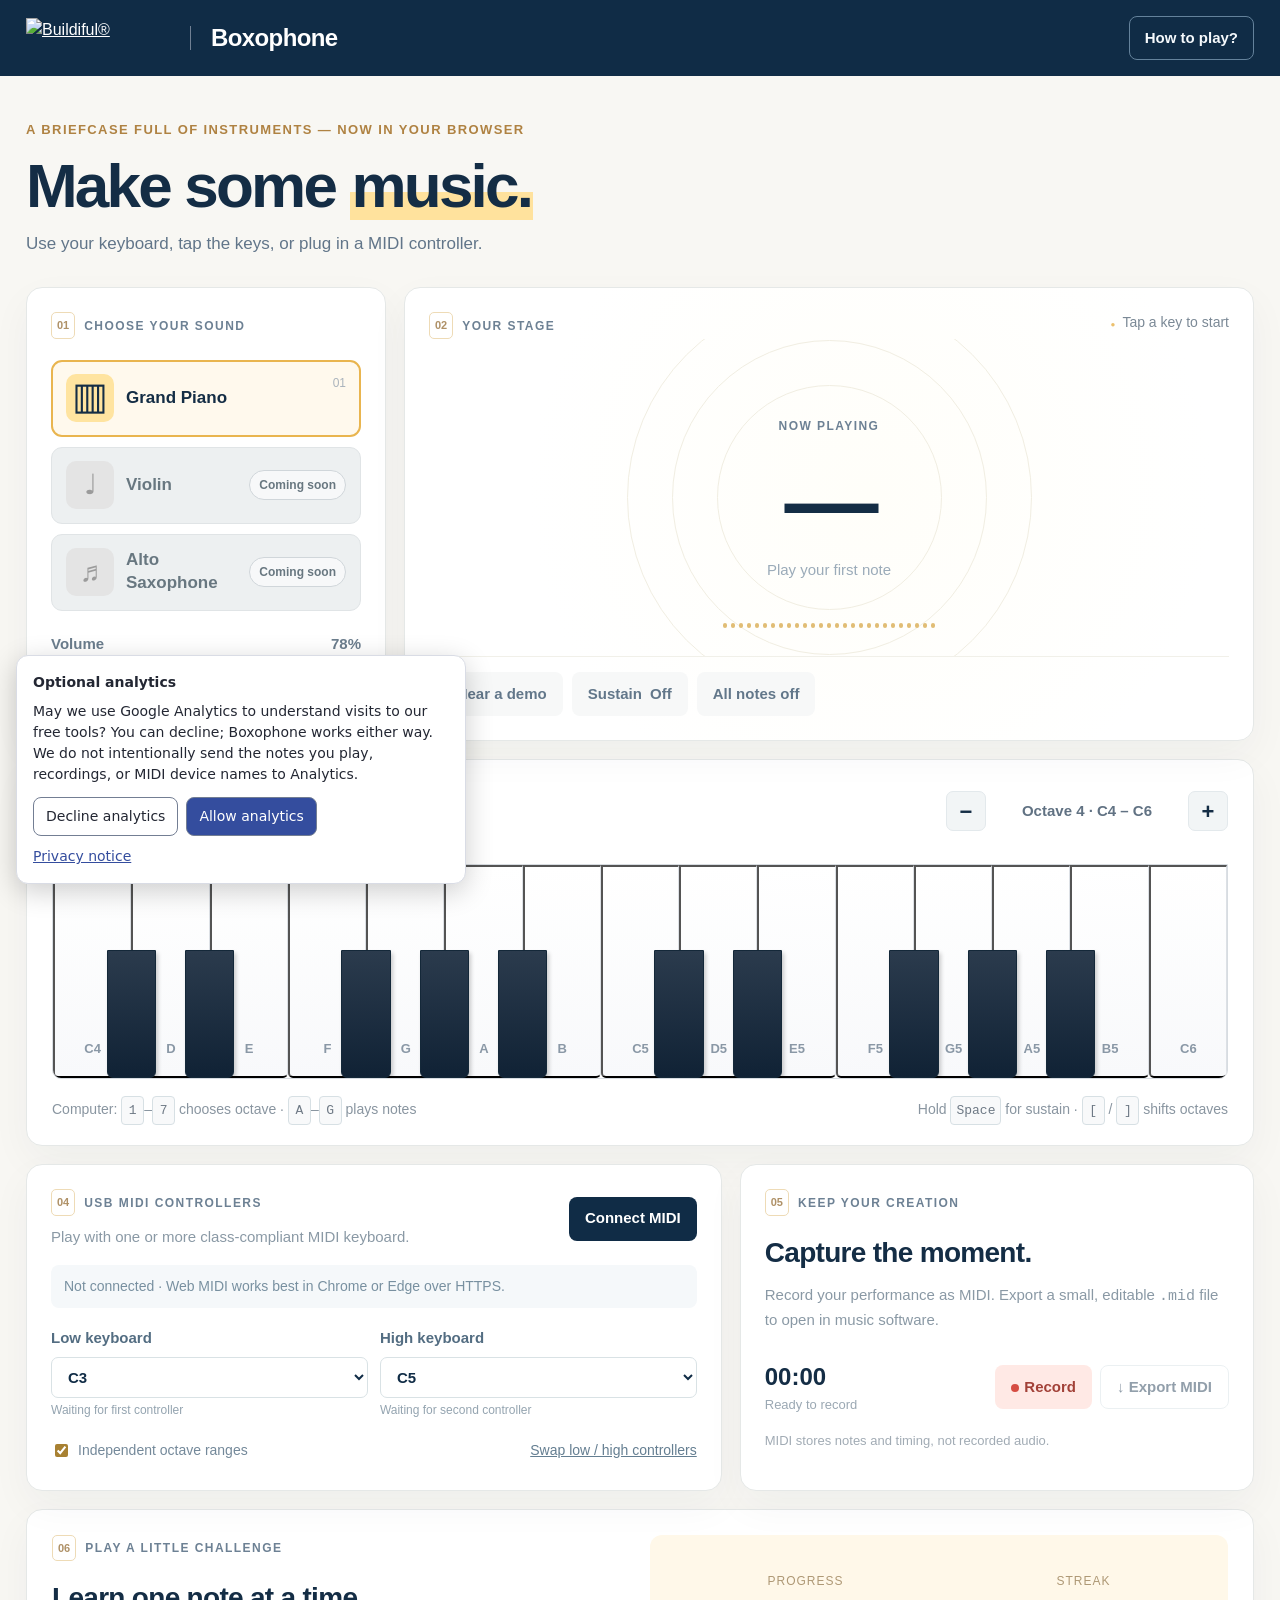
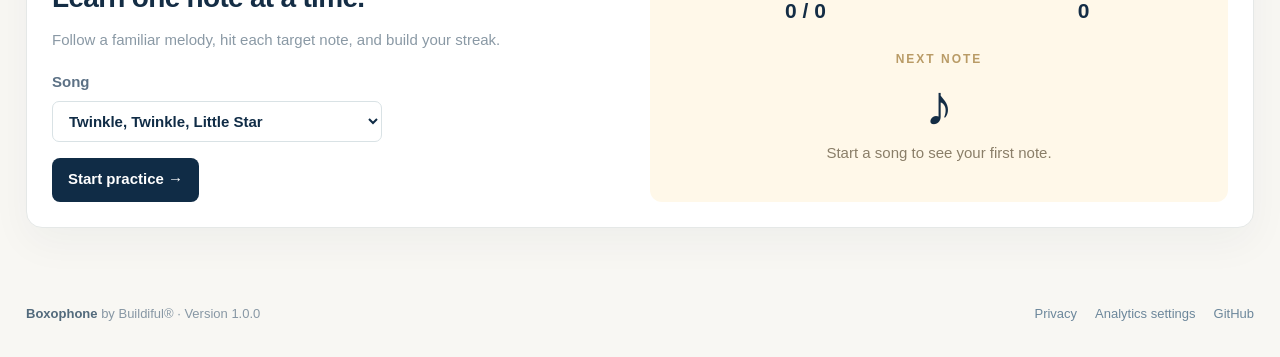
==== index.html @ 2fc88ae5 "first commit" ====
<!doctype html>
<html lang="en">
<head>
  <meta charset="utf-8">
  <meta name="viewport" content="width=device-width, initial-scale=1, viewport-fit=cover">
  <meta name="theme-color" content="#102c46">
  <meta name="description" content="Boxophone by Buildiful® — a free browser-based musical instrument studio. Play grand piano with a computer keyboard, touch, mouse or MIDI controller.">
  <meta name="color-scheme" content="light">
  <title>Boxophone by Buildiful®</title>
  <link rel="icon" type="image/x-icon" href="https://buildiful.github.io/assets/favicon.ico">
  <link rel="icon" type="image/png" sizes="32x32" href="https://buildiful.github.io/assets/favicon-32x32.png">
  <link rel="icon" type="image/png" sizes="16x16" href="https://buildiful.github.io/assets/favicon-16x16.png">
  <link rel="apple-touch-icon" sizes="180x180" href="https://buildiful.github.io/assets/apple-touch-icon.png">
  <link rel="stylesheet" href="./styles.css">
  <script defer src="./buildiful-analytics-consent.js" data-measurement-id="G-TG14RBXLTF" data-tool-name="Boxophone" data-privacy-url="./privacy.html"></script>
  <script defer src="./src/audio.js"></script>
  <script defer src="./src/recorder.js"></script>
  <script defer src="./src/midi.js"></script>
  <script defer src="./src/app.js"></script>
</head>
<body>
  <div class="app">
    <header class="topbar">
      <div class="brandgroup">
        <a class="brandlink" href="https://buildiful.com" target="_blank" rel="noopener noreferrer" aria-label="Buildiful website"><img src="https://buildiful.github.io/assets/buildiful-logo-white.png" alt="Buildiful®" class="brandlogo"></a>
        <span class="branddivider" aria-hidden="true"></span>
        <strong class="appname">Boxophone</strong>
      </div>
      <div class="headright"><button id="helpBtn" class="topbutton" type="button" aria-expanded="false" aria-controls="helpPanel">How to play?</button></div>
    </header>
    <main class="main">
      <section class="intro">
        <div class="intro-copy"><div class="eyebrow">A BRIEFCASE FULL OF INSTRUMENTS — NOW IN YOUR BROWSER</div><h1>Make some <em>music.</em></h1><p>Use your keyboard, tap the keys, or plug in a MIDI controller.</p></div>
        
      </section>
      <section id="helpPanel" class="help-panel" hidden aria-label="How to play">
        <div><strong>Computer keyboard</strong><p>Press a number key from 1 to 7 to select an octave (for example, 4 selects octave 4). Press A, B, C, D, E, F, or G to play that natural note in the selected octave. Hold Space for sustain; [ and ] also shift octaves. Use the on-screen black keys for sharps and flats.</p></div>
        <div><strong>Mouse & touch</strong><p>Hold white or black keys to play; slide while holding for glissando. Use the octave arrows on phones to reach more notes.</p></div>
        <div><strong>USB MIDI</strong><p>Select <b>Connect MIDI</b> in Chrome or Edge and grant access. Connect one or more class-compliant MIDI keyboards. The first two can use independent octave ranges; additional controllers play their own note pitches.</p></div>
      </section>
      <section class="studio-grid" aria-label="Instrument studio">
        <div class="instrument-panel panel">
          <div class="section-label"><span>01</span> CHOOSE YOUR SOUND</div>
          <div class="instrument-list" role="group" aria-label="Instrument">
            <button class="instrument active" data-instrument="piano" type="button" aria-pressed="true"><span class="symbol piano-symbol" aria-hidden="true"><span class="piano-graphic">▥</span></span><span class="instrument-title">Grand Piano</span><span class="inst-key">01</span></button>
            <button class="instrument instrument-unavailable" data-instrument="violin" type="button" disabled aria-label="Violin — coming soon"><span class="symbol violin-symbol" aria-hidden="true">♩</span><span class="instrument-title">Violin</span><span class="instrument-coming">Coming soon</span></button>
            <button class="instrument instrument-unavailable" data-instrument="sax" type="button" disabled aria-label="Alto Saxophone — coming soon"><span class="symbol sax-symbol" aria-hidden="true">♬</span><span class="instrument-title">Alto Saxophone</span><span class="instrument-coming">Coming soon</span></button>
          </div>
          <div class="instrument-bottom"><label class="label-inline" for="volume">Volume <span id="volumeValue">78%</span></label><input id="volume" type="range" min="0" max="100" step="1" value="78" aria-label="Volume"><p>Use headphones for the clearest sound.</p></div>
        </div>
        <div class="stage-panel panel">
          <div class="stage-top"><div class="section-label"><span>02</span> YOUR STAGE</div><div id="audioStatus" class="status-dot" role="status">Tap a key to start</div></div>
          <div class="stage-center"><div class="decoration" aria-hidden="true"><span class="circle-line c1"></span><span class="circle-line c2"></span><span class="circle-line c3"></span></div><div class="playing-note"><span class="overline">NOW PLAYING</span><div id="noteDisplay" class="note-display" aria-live="off">—</div><div id="noteFrequency" class="note-frequency">Play your first note</div></div><div class="visualizer" id="visualizer" aria-hidden="true"></div></div>
          <div class="stage-actions"><button id="demoBtn" type="button" class="button subtle">♪ Hear a demo</button><button id="sustainBtn" type="button" class="button subtle toggle" aria-pressed="false">Sustain <span id="sustainState">Off</span></button><button id="panicBtn" type="button" class="button subtle" title="Stop any stuck notes">All notes off</button></div>
        </div>
      </section>
      <section class="keyboard-panel panel" aria-label="Playable keyboard">
        <div class="keyboard-toolbar"><div><div class="section-label"><span>03</span> PLAY SOMETHING</div><p class="subdued">Play with your computer keyboard, mouse or touch.</p></div><div class="range-controls"><button id="octaveDown" type="button" aria-label="Lower keyboard by one octave" title="Lower octave">−</button><span id="rangeLabel" aria-live="polite">Octave 4 · C4 – C6</span><button id="octaveUp" type="button" aria-label="Raise keyboard by one octave" title="Raise octave">+</button></div></div>
        <div class="keybed-wrap" id="keybedScroll"><div class="keybed" id="keybed" role="group" aria-label="Musical piano keyboard"></div></div>
        <div class="keyboard-note"><span>Computer: <kbd>1</kbd>–<kbd>7</kbd> chooses octave · <kbd>A</kbd>–<kbd>G</kbd> plays notes</span><span class="keyhint">Hold <kbd>Space</kbd> for sustain · <kbd>[</kbd> / <kbd>]</kbd> shifts octaves</span></div>
      </section>
      <section class="bottom-grid">
        <div class="panel midi-panel"><div class="panel-heading"><div><div class="section-label"><span>04</span> USB MIDI CONTROLLERS</div><p>Play with one or more class-compliant MIDI keyboard.</p></div><button id="connectMidiBtn" type="button" class="button dark">Connect MIDI</button></div><div id="midiStatus" class="midi-status" role="status">Not connected · Web MIDI works best in Chrome or Edge over HTTPS.</div><div class="midi-ranges"><label>Low keyboard <select id="lowOctave" aria-label="Low MIDI keyboard octave"><option value="1">C1</option><option value="2">C2</option><option value="3" selected>C3</option><option value="4">C4</option><option value="5">C5</option><option value="6">C6</option></select><small id="lowDevice">Waiting for first controller</small></label><label>High keyboard <select id="highOctave" aria-label="High MIDI keyboard octave"><option value="1">C1</option><option value="2">C2</option><option value="3">C3</option><option value="4">C4</option><option value="5" selected>C5</option><option value="6">C6</option></select><small id="highDevice">Waiting for second controller</small></label></div><div class="midi-foot"><label class="checkbox-inline"><input type="checkbox" id="splitMidi" checked> Independent octave ranges</label><button id="swapMidiBtn" class="linkbtn" type="button">Swap low / high controllers</button></div></div>
        <div class="panel creative-panel"><div class="section-label"><span>05</span> KEEP YOUR CREATION</div><h2>Capture the moment.</h2><p>Record your performance as MIDI. Export a small, editable <code>.mid</code> file to open in music software.</p><div class="recordbar"><div><b id="recordTime">00:00</b><small id="recordStatus">Ready to record</small></div><button id="recordBtn" type="button" class="button record"><span class="recdot"></span><span id="recordButtonLabel">Record</span></button><button id="exportBtn" type="button" class="button outline" disabled>↓ Export MIDI</button></div><p class="fine">MIDI stores notes and timing, not recorded audio.</p></div>
      </section>
      <section class="panel practice-panel" aria-labelledby="practiceTitle"><div class="practice-left"><div class="section-label"><span>06</span> PLAY A LITTLE CHALLENGE</div><h2 id="practiceTitle">Learn one note at a time.</h2><p>Follow a familiar melody, hit each target note, and build your streak.</p><label class="practice-select">Song <select id="songSelect"><option value="twinkle">Twinkle, Twinkle, Little Star</option><option value="ode">Ode to Joy</option><option value="frere">Frère Jacques</option></select></label><button id="practiceBtn" type="button" class="button dark">Start practice →</button></div><div class="practice-right"><div class="practice-stats"><span>PROGRESS <b id="practiceProgress">0 / 0</b></span><span>STREAK <b id="practiceStreak">0</b></span></div><div class="target-label">NEXT NOTE</div><strong id="targetNote" class="target-note">♪</strong><div id="practiceFeedback" class="practice-feedback">Start a song to see your first note.</div></div></section>
    </main>
    <footer class="footer"><div><b>Boxophone</b> <span>by Buildiful®</span> · Version 1.0.0</div><div class="footer-links"><a href="./privacy.html">Privacy</a><button data-buildiful-analytics-settings type="button">Analytics settings</button><a href="https://github.com/Buildiful/boxophone" target="_blank" rel="noopener noreferrer">GitHub</a></div></footer>
  </div>
</body>
</html>
---- styles.css ----
:root{--ink:#142d45;--navy:#102c46;--muted:#778698;--cream:#f8f7f3;--yellow:#ffd870;--line:#e5e8e7;--shadow:0 15px 40px rgba(24,47,68,.045);font-family:Inter,ui-sans-serif,-apple-system,BlinkMacSystemFont,"Segoe UI",Arial,sans-serif;color:var(--ink);background:var(--cream)}*{box-sizing:border-box}html{min-width:310px}body{margin:0}button,select,input{font:inherit}button{cursor:pointer}button:focus-visible,a:focus-visible,input:focus-visible,select:focus-visible{outline:3px solid #fbab32;outline-offset:3px}a{color:inherit}.app{min-height:100vh}.topbar{height:76px;background:var(--navy);color:#fff;display:flex;align-items:center;justify-content:space-between;padding:0 max(26px,calc((100vw - 1280px)/2));gap:12px}.brandgroup{display:flex;align-items:center;min-width:0;gap:20px}.brandlink{display:flex;align-items:center;width:144px;max-width:34vw}.brandlogo{width:100%;height:40px;object-fit:contain;object-position:left}.branddivider{height:24px;width:1px;background:#708093}.appname{font-size:22px;letter-spacing:-.6px;font-weight:720}.headright{display:flex;align-items:center;gap:22px}.online-indicator{font-size:10px;letter-spacing:2px;color:#bed0da;white-space:nowrap}.online-indicator i{display:inline-block;background:#b0e4a7;width:7px;height:7px;border-radius:50%;margin-right:8px}.topbutton{border:1px solid #64829b;border-radius:8px;background:transparent;color:#f5f9fc;padding:9px 12px;font-size:13px}.main{max-width:1280px;margin:0 auto;padding:44px 26px 54px}.intro{display:flex;justify-content:space-between;align-items:flex-end;gap:20px;margin-bottom:30px}.eyebrow,.section-label,.overline{font-size:10px;letter-spacing:2px;font-weight:800;color:#6d8194}.eyebrow{color:#af8242}.intro h1{font-size:clamp(37px,5vw,62px);letter-spacing:-2.8px;font-weight:780;line-height:1.09;margin:12px 0 12px}.intro h1 em{font-style:normal;background:linear-gradient(transparent 60%,#ffe29d 60%);padding:0 2px}.intro p{font-size:15px;color:#617589;margin:0;line-height:1.7}.intro-side{text-align:right;padding-bottom:5px;display:flex;flex-direction:column;align-items:flex-end;gap:9px}.pill{border:1px solid #e7d19e;border-radius:30px;color:#846333;padding:8px 13px;font-size:10px;letter-spacing:1.2px;font-weight:800;background:#fff8e9;white-space:nowrap}.tiny{font-size:12px;color:#9aa4ae}.panel{background:#fff;border:1px solid var(--line);border-radius:16px;box-shadow:var(--shadow)}.section-label{display:flex;align-items:center;gap:9px}.section-label>span{color:#af9167;border:1px solid #eedbb6;border-radius:5px;font-size:10px;padding:4px 5px;letter-spacing:0}.studio-grid{display:grid;grid-template-columns:360px 1fr;gap:18px}.instrument-panel{padding:24px}.instrument-list{display:grid;gap:10px;margin-top:21px}.instrument{display:flex;align-items:center;gap:12px;padding:13px 14px;background:#fafbfb;border:1px solid #e9ecee;border-radius:11px;text-align:left;color:var(--ink);min-height:75px;transition:background .13s,border-color .13s}.instrument:hover{border-color:#b8c9d7}.instrument.active{border:2px solid #e9b54f;background:#fff9ed;padding:12px 13px}.symbol{flex:0 0 48px;height:48px;display:grid;place-items:center;border-radius:10px;background:#f4ead5;font-size:28px}.piano-symbol{background:#ffe4a0}.violin-symbol{background:#d5f0e9}.sax-symbol{background:#dee7fc}.piano-graphic{font-size:38px;line-height:1;transform:translateY(-2px)}.instrument-title{font-size:15px;font-weight:750}.instrument-title small{display:block;font-weight:450;font-size:11px;color:#8996a2;margin-top:5px}.inst-key{margin-left:auto;align-self:flex-start;font-size:11px;color:#aab3bc}.instrument-bottom{margin-top:22px}.label-inline{display:flex;justify-content:space-between;color:#6b7d8d;font-size:12px;font-weight:680}.instrument-bottom input{width:100%;margin:15px 0 5px;accent-color:#f1bd55}.instrument-bottom p{font-size:11px;color:#a2abb4;margin:3px 0 0}.stage-panel{padding:24px;min-height:397px;display:flex;flex-direction:column;background:radial-gradient(circle at 55% 45%,#fffef9 0%,#fff 65%)}.stage-top{display:flex;justify-content:space-between;gap:12px}.status-dot{font-size:11px;color:#7b8996}.status-dot:before{content:'●';font-size:8px;color:#ecc06d;margin-right:7px}.stage-center{flex:1;min-height:240px;display:flex;align-items:center;justify-content:center;position:relative;overflow:hidden}.decoration{position:absolute;inset:0;display:grid;place-items:center;pointer-events:none}.circle-line{position:absolute;border:1px solid #f1eee2;border-radius:50%;width:225px;height:225px}.circle-line.c2{width:315px;height:315px}.circle-line.c3{width:405px;height:405px}.playing-note{text-align:center;z-index:1}.note-display{font-size:clamp(62px,8vw,94px);letter-spacing:-5px;font-weight:760;line-height:1.13;margin:12px 0 4px}.note-frequency{color:#9babb9;font-size:12px}.visualizer{position:absolute;bottom:17px;left:50%;transform:translateX(-50%);display:flex;gap:4px;align-items:center;height:26px}.visualizer span{width:4px;height:6px;background:#e1bd75;border-radius:10px;transition:height .075s}.stage-actions{display:flex;gap:9px;flex-wrap:wrap;border-top:1px solid #f1f0e9;padding-top:15px}.button{border:0;border-radius:8px;padding:11px 16px;font-size:13px;font-weight:710;white-space:nowrap;min-height:40px}.button.subtle{background:#f7f8f8;color:#62778a}.button.subtle:hover{background:#f0f3f3}.button.subtle.toggle[aria-pressed=true]{background:#fff0cd;color:#866021}.button.subtle span{margin-left:4px}.button.dark{background:var(--navy);color:#fff}.button.dark:hover{background:#254965}.button.outline{background:#fff;color:var(--navy);border:1px solid #d4dfe4}.button:disabled{opacity:.45;cursor:not-allowed}.keyboard-panel{margin-top:18px;padding:23px 25px 20px}.keyboard-toolbar,.panel-heading{display:flex;justify-content:space-between;align-items:center;gap:12px}.subdued{margin:8px 0 0;color:#93a0ab;font-size:12px}.range-controls{display:flex;align-items:center;gap:7px;color:#617283;font-size:13px;font-weight:700}.range-controls button{width:33px;height:33px;background:#f2f5f6;border:1px solid #e3e9ec;color:var(--ink);border-radius:7px;font-size:19px}.range-controls span{min-width:92px;text-align:center}.keybed-wrap{overflow-x:auto;overflow-y:hidden;overscroll-behavior-x:contain;margin:24px 0 0;padding-bottom:3px;touch-action:pan-x}.keybed{position:relative;height:215px;min-width:720px;width:100%;display:flex;touch-action:none;user-select:none;-webkit-user-select:none;cursor:crosshair;border:1px solid #d7dce1;border-radius:0 0 9px 9px;overflow:hidden}.key{touch-action:none;user-select:none;-webkit-user-select:none;position:absolute;bottom:0;display:flex;align-items:end;justify-content:center;cursor:pointer;transition:background .05s}.key.white{height:100%;background:linear-gradient(#fff,#f8f9fb);border-right:1px solid #dce0e5;color:#8a98a6;z-index:1;border-radius:0 0 5px 5px}.key.white:last-of-type{border-right:0}.key.black{height:60%;background:linear-gradient(#2b3b4d,#102235);border-radius:0 0 6px 6px;color:#c9d5df;z-index:2;box-shadow:2px 3px 4px #0003;border:1px solid #142839}.key.white.active{background:linear-gradient(#ffe7ac,#f2c361)!important}.key.black.active{background:linear-gradient(#b18a4e,#73572e)!important}.key-label{padding-bottom:14px;font-size:11px;pointer-events:none;font-weight:700}.black .key-label{padding-bottom:12px;font-size:10px}.keyboard-note{display:flex;justify-content:space-between;gap:14px;color:#8995a0;font-size:11px;margin-top:14px}kbd{display:inline-flex;justify-content:center;min-width:19px;padding:2px 4px;border:1px solid #d7e0e4;border-radius:4px;background:#f8f9fa;color:#6e7985;font-size:10px}.bottom-grid{display:grid;grid-template-columns:1.15fr .85fr;gap:18px;margin-top:18px}.midi-panel,.creative-panel{padding:24px}.panel-heading p,.creative-panel p,.practice-left p{color:#8a99a5;font-size:12px;line-height:1.65;margin:9px 0 0}.midi-status{margin:17px 0 19px;font-size:12px;color:#7890a0;padding:11px 13px;background:#f5f8fa;border-radius:8px}.midi-status.good{background:#e9f9ef;color:#397958}.midi-status.warn{background:#fff4e3;color:#926a2a}.midi-ranges{display:grid;grid-template-columns:1fr 1fr;gap:12px}.midi-ranges label{color:#536d82;font-size:12px;font-weight:730}.midi-ranges select,.practice-select select{margin:7px 0 3px;width:100%;padding:10px 12px;border:1px solid #d9e2e5;background:#fff;border-radius:7px;color:var(--navy)}.midi-ranges small{display:block;font-weight:400;color:#94a4b0;font-size:11px;min-height:16px;overflow:hidden;text-overflow:ellipsis;white-space:nowrap}.midi-foot{display:flex;justify-content:space-between;gap:10px;align-items:center;margin-top:16px}.checkbox-inline{display:flex;align-items:center;gap:7px;font-size:11px;color:#74899a}.checkbox-inline input{accent-color:#a88132}.linkbtn{background:none;border:0;color:#647e91;text-decoration:underline;font-size:11px;padding:5px 0}.creative-panel h2,.practice-panel h2{font-size:24px;letter-spacing:-.7px;margin:16px 0 7px}.creative-panel .recordbar{display:flex;flex-wrap:wrap;align-items:center;gap:8px;margin-top:28px}.recordbar>div{margin-right:auto}.recordbar b{display:block;font-variant-numeric:tabular-nums;font-size:24px}.recordbar small{display:block;color:#9ba8b3;font-size:11px}.button.record{color:#a24138;background:#ffe9e5}.button.record.recording{background:#bf3b34;color:white}.recdot{display:inline-block;width:8px;height:8px;border-radius:100%;background:#d64c42;margin-right:5px}.recording .recdot{background:#fff;animation:pulse 1s infinite}@keyframes pulse{50%{opacity:.35}}.fine{font-size:11px!important;color:#a1abb4!important;margin-top:16px!important}.practice-panel{display:grid;grid-template-columns:1fr 1fr;gap:20px;margin-top:18px;padding:25px}.practice-select{display:block;margin:20px 0 13px;color:#5c7185;font-size:12px;font-weight:750;max-width:330px}.practice-right{border-radius:12px;background:#fff8e9;text-align:center;display:flex;flex-direction:column;align-items:center;padding:18px 16px;min-height:240px;justify-content:center}.practice-stats{display:flex;justify-content:space-around;width:100%;gap:10px;font-size:10px;letter-spacing:1px;color:#ae9875}.practice-stats b{display:block;font-size:19px;letter-spacing:0;color:var(--ink);margin-top:5px}.target-label{font-size:10px;letter-spacing:2px;color:#b99b66;font-weight:800;margin-top:23px}.target-note{font-size:57px;line-height:1.3}.practice-feedback{font-size:12px;color:#8a7e68;min-height:16px}.help-panel{background:#eaf2f6;border:1px solid #cfdfe9;border-radius:12px;padding:19px;display:grid;grid-template-columns:repeat(3,1fr);gap:24px;margin-bottom:20px}.help-panel[hidden]{display:none}.help-panel strong{font-size:13px}.help-panel p{font-size:12px;line-height:1.6;color:#687f91;margin:7px 0 0}.footer{max-width:1280px;padding:22px 26px 34px;margin:0 auto;display:flex;justify-content:space-between;gap:10px;color:#8797a4;font-size:11px}.footer b{color:#526a7c}.footer-links{display:flex;gap:18px;align-items:center}.footer-links a,.footer-links button{font-size:11px;color:#6c879b;background:none;border:0;padding:0;text-decoration:none;cursor:pointer}.footer-links a:hover,.footer-links button:hover{text-decoration:underline}@media(max-width:960px){.studio-grid{grid-template-columns:320px 1fr}.stage-actions .button{font-size:11px;padding:9px}.headright .online-indicator{display:none}.bottom-grid{grid-template-columns:1fr}.midi-panel,.creative-panel{min-width:0}}@media(max-width:680px){.topbar{height:65px;padding:0 16px}.brandlink{width:113px}.brandlogo{height:34px}.branddivider{height:20px}.brandgroup{gap:11px}.appname{font-size:19px}.topbutton{font-size:11px;padding:8px}.main{padding:29px 13px 30px}.intro{align-items:flex-start;margin-bottom:20px}.intro h1{letter-spacing:-2px}.intro .eyebrow{line-height:1.5}.intro-side{display:none}.studio-grid,.practice-panel{grid-template-columns:1fr}.instrument-panel{padding:17px}.instrument-list{grid-template-columns:repeat(3,1fr);gap:6px}.instrument{flex-direction:column;text-align:center;padding:11px 4px;gap:8px;min-height:115px}.instrument.active{padding:10px 3px}.instrument-title{font-size:12px}.instrument-title small{font-size:10px}.instrument .inst-key{display:none}.symbol{height:39px;flex-basis:39px;width:39px}.instrument-bottom{margin-top:13px}.stage-panel{padding:17px;min-height:330px}.stage-center{min-height:195px}.note-display{font-size:72px}.keyboard-panel{padding:17px 12px}.keybed{min-width:0;height:196px}.keyboard-note{display:block}.keyboard-note .keyhint{display:block;margin-top:6px}.midi-panel,.creative-panel{padding:19px}.panel-heading{align-items:flex-start;flex-wrap:wrap}.midi-foot{flex-wrap:wrap}.practice-panel{padding:19px}.practice-right{min-height:214px}.help-panel{grid-template-columns:1fr;gap:15px}.footer{padding:15px 17px 25px;flex-direction:column;gap:13px}}@media(prefers-reduced-motion:reduce){*,*:before,*:after{animation:none!important;transition:none!important}}

/* Readable, touch-friendly typography for the web instrument studio. */
body {font-size:16px; line-height:1.5;}
.topbutton {font-size:15px; padding:10px 15px; font-weight:700; white-space:nowrap;}
.appname {font-size:24px;}
.intro .eyebrow {font-size:13px; letter-spacing:1.4px;}
.intro p {font-size:17px; line-height:1.55;}
.section-label,.overline {font-size:12px; letter-spacing:1.45px;}
.section-label > span {font-size:11px;}
.instrument-title {font-size:17px; line-height:1.35;}
.instrument {min-height:77px;}
.instrument-bottom .label-inline {font-size:15px;}
.instrument-bottom p {font-size:13px;}
.inst-key {font-size:12px;}
.status-dot {font-size:14px;}
.note-frequency {font-size:15px;}
.button {font-size:15px; line-height:1.25; min-height:44px;}
.subdued {font-size:15px;}
.range-controls {font-size:15px;}
.range-controls span {min-width:188px; white-space:nowrap;}
.range-controls button {width:40px; height:40px; font-size:22px;}
.key-label {font-size:13px; padding-bottom:16px;}
.black .key-label {font-size:12px;}
.keyboard-note {font-size:14px; flex-wrap:wrap; line-height:1.8;}
kbd {font-size:13px; min-width:23px; padding:2px 5px;}
.panel-heading p,.creative-panel p,.practice-left p {font-size:15px; line-height:1.55;}
.midi-status {font-size:14px;}
.midi-ranges label,.practice-select {font-size:15px;}
.midi-ranges small {font-size:12px;}
.midi-ranges select,.practice-select select {font-size:15px;}
.checkbox-inline,.linkbtn {font-size:14px;}
.creative-panel h2,.practice-panel h2 {font-size:28px;}
.recordbar small {font-size:13px;}
.fine {font-size:13px!important;}
.practice-stats {font-size:12px;}
.practice-stats b {font-size:21px;}
.target-label {font-size:12px;}
.practice-feedback {font-size:15px;}
.help-panel strong {font-size:16px;}
.help-panel p {font-size:15px;}
.footer,.footer-links a,.footer-links button {font-size:13px;}
@media(max-width:960px) {
  .stage-actions .button {font-size:14px; padding:10px 12px;}
}
@media(max-width:680px) {
  .topbutton {font-size:13px; padding:9px 10px;}
  .appname {font-size:20px;}
  .intro .eyebrow {font-size:12px;}
  .intro p {font-size:16px;}
  .instrument-title {font-size:14px; overflow-wrap:break-word;}
  .instrument {min-height:118px;}
  .instrument-bottom p {font-size:13px;}
  .keyboard-toolbar {flex-wrap:wrap;}
  .range-controls {margin-left:auto;}
  .range-controls span {min-width:0;}
  .keyboard-note {font-size:13px;}
  .key-label {font-size:13px; padding-bottom:14px;}
  .button {font-size:14px;}
  .midi-ranges {gap:8px;}
  .midi-ranges label {min-width:0;}
  .footer,.footer-links a,.footer-links button {font-size:13px;}
}
/* Reserve enough header space for the official wordmark on narrow devices. */
@media(max-width:680px) {
  .topbar {gap:8px;}
  .brandgroup {gap:10px; flex:1 1 auto;}
  .brandlink {flex:0 0 103px; width:103px; max-width:none;}
  .headright {flex:0 0 auto;}
}
@media(max-width:360px) {
  .topbar {padding:0 10px;}
  .brandgroup {gap:7px;}
  .brandlink {flex-basis:78px; width:78px;}
  .brandlogo {height:30px;}
  .appname {font-size:17px;}
  .topbutton {font-size:12px; padding:8px;}
}

/* Instruments awaiting distinct, production-ready timbres are intentionally unavailable. */
.instrument:disabled,
.instrument:disabled:hover {
  background: #edf0f1;
  border-color: #e0e4e6;
  color: #737e86;
  cursor: not-allowed;
  opacity: 1;
  box-shadow: none;
}
.instrument:disabled .symbol { background: #e1e5e8; color: #929ca5; filter: grayscale(1); }
.instrument:disabled .instrument-title { color: #687780; }
.instrument-coming {
  margin-left: auto;
  color: #687780;
  border: 1px solid #d0d6da;
  background: #f7f8f9;
  border-radius: 999px;
  padding: 5px 9px;
  font-size: 12px;
  font-weight: 650;
  white-space: nowrap;
}
@media(max-width:680px) {
  .instrument-coming {
    margin-left: 0;
    white-space: normal;
    font-size: 11px;
    line-height: 1.2;
    padding: 4px 7px;
  }
}
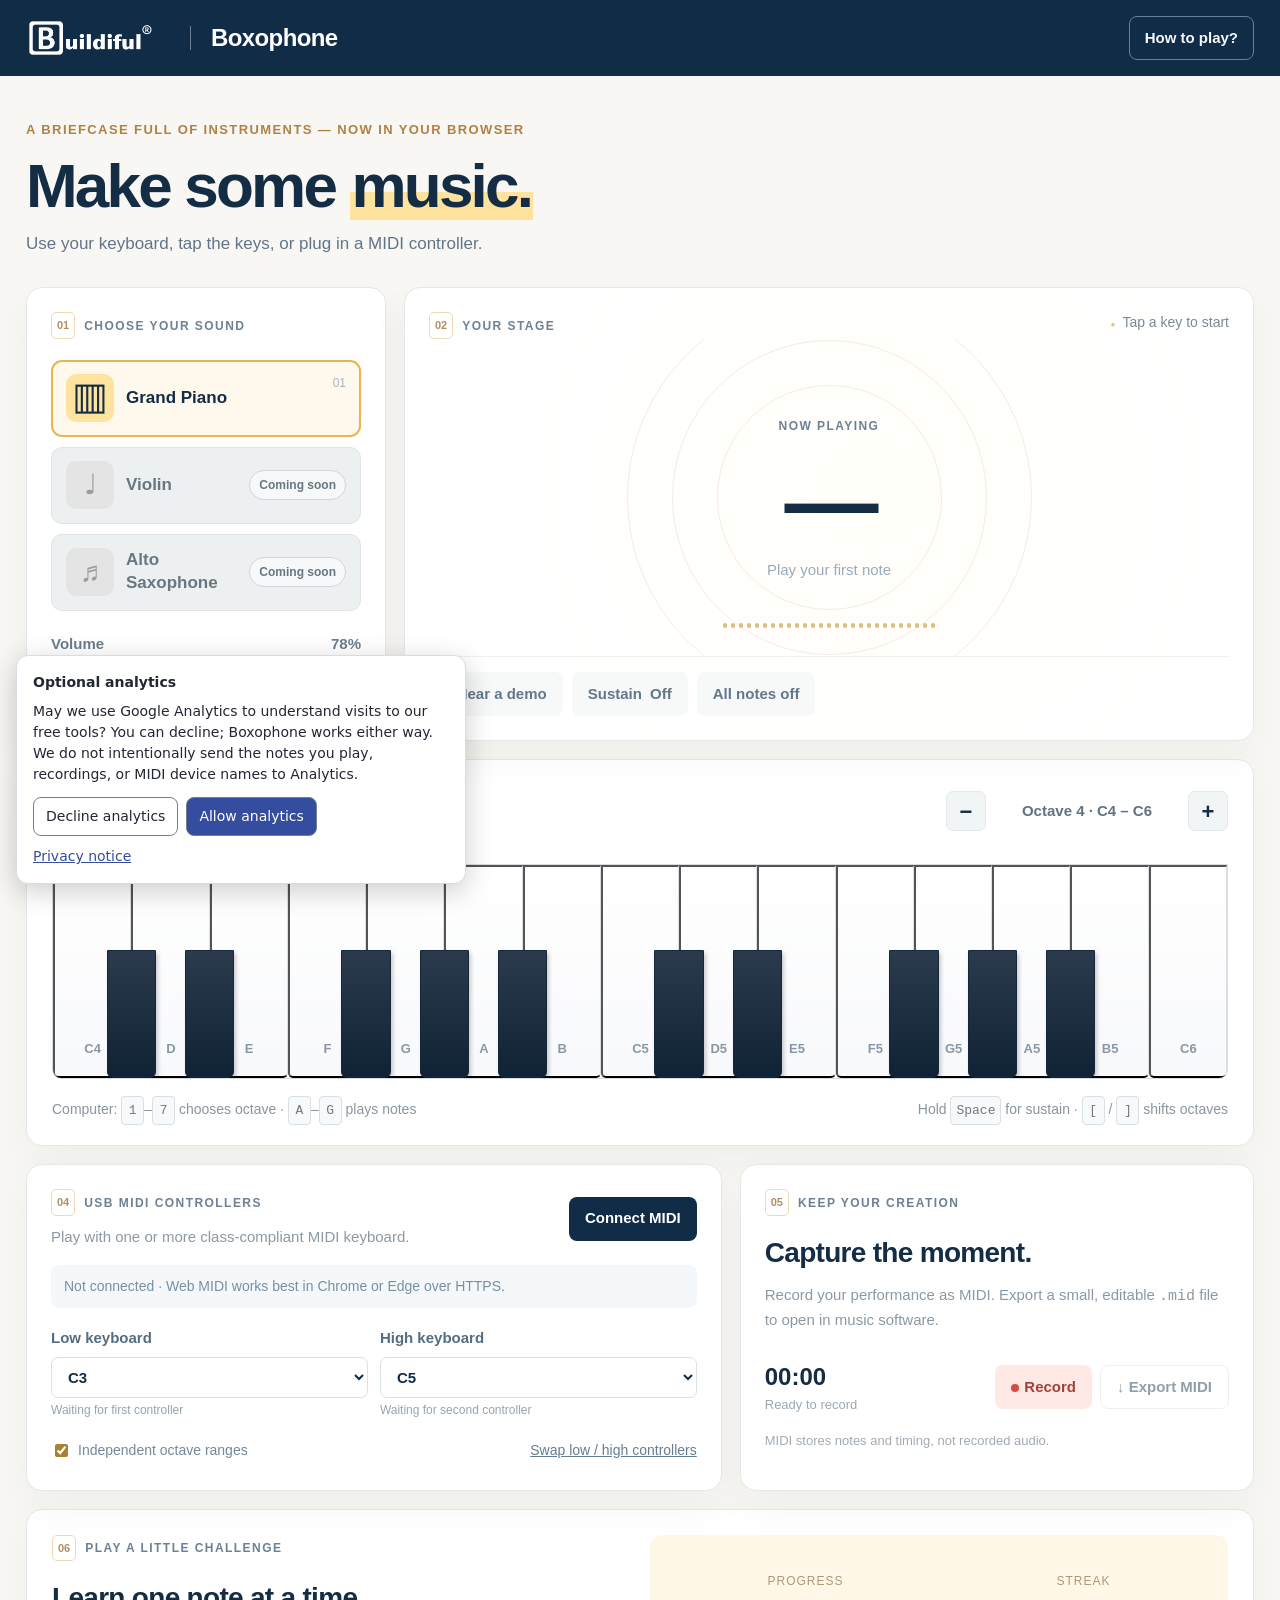
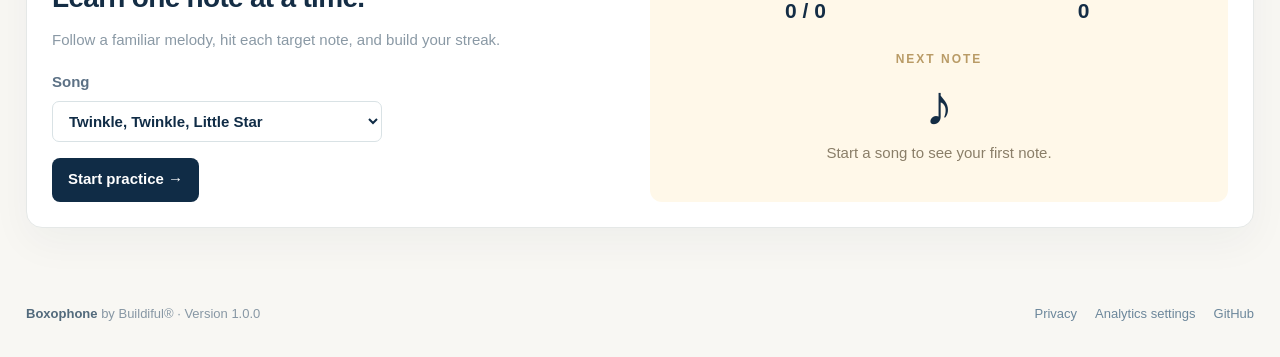
==== commit 2ad3ea66: "Updated favicon" ====
--- a/index.html
+++ b/index.html
@@ -7,10 +7,10 @@
   <meta name="description" content="Boxophone by Buildiful® — a free browser-based musical instrument studio. Play grand piano with a computer keyboard, touch, mouse or MIDI controller.">
   <meta name="color-scheme" content="light">
   <title>Boxophone by Buildiful®</title>
-  <link rel="icon" type="image/x-icon" href="https://buildiful.github.io/assets/favicon.ico">
-  <link rel="icon" type="image/png" sizes="32x32" href="https://buildiful.github.io/assets/favicon-32x32.png">
-  <link rel="icon" type="image/png" sizes="16x16" href="https://buildiful.github.io/assets/favicon-16x16.png">
-  <link rel="apple-touch-icon" sizes="180x180" href="https://buildiful.github.io/assets/apple-touch-icon.png">
+  <link rel="icon" type="image/x-icon" href="./assets/favicon.ico">
+  <link rel="icon" type="image/png" sizes="32x32" href="./assets/favicon-32x32.png">
+  <link rel="icon" type="image/png" sizes="16x16" href="./assets/favicon-16x16.png">
+  <link rel="apple-touch-icon" sizes="180x180" href="./assets/apple-touch-icon.png">
   <link rel="stylesheet" href="./styles.css">
   <script defer src="./buildiful-analytics-consent.js" data-measurement-id="G-TG14RBXLTF" data-tool-name="Boxophone" data-privacy-url="./privacy.html"></script>
   <script defer src="./src/audio.js"></script>
@@ -22,7 +22,7 @@
   <div class="app">
     <header class="topbar">
       <div class="brandgroup">
-        <a class="brandlink" href="https://buildiful.com" target="_blank" rel="noopener noreferrer" aria-label="Buildiful website"><img src="https://buildiful.github.io/assets/buildiful-logo-white.png" alt="Buildiful®" class="brandlogo"></a>
+        <a class="brandlink" href="https://buildiful.com" target="_blank" rel="noopener noreferrer" aria-label="Buildiful website"><img src="./assets/buildiful-logo-white.png" alt="Buildiful®" class="brandlogo"></a>
         <span class="branddivider" aria-hidden="true"></span>
         <strong class="appname">Boxophone</strong>
       </div>
